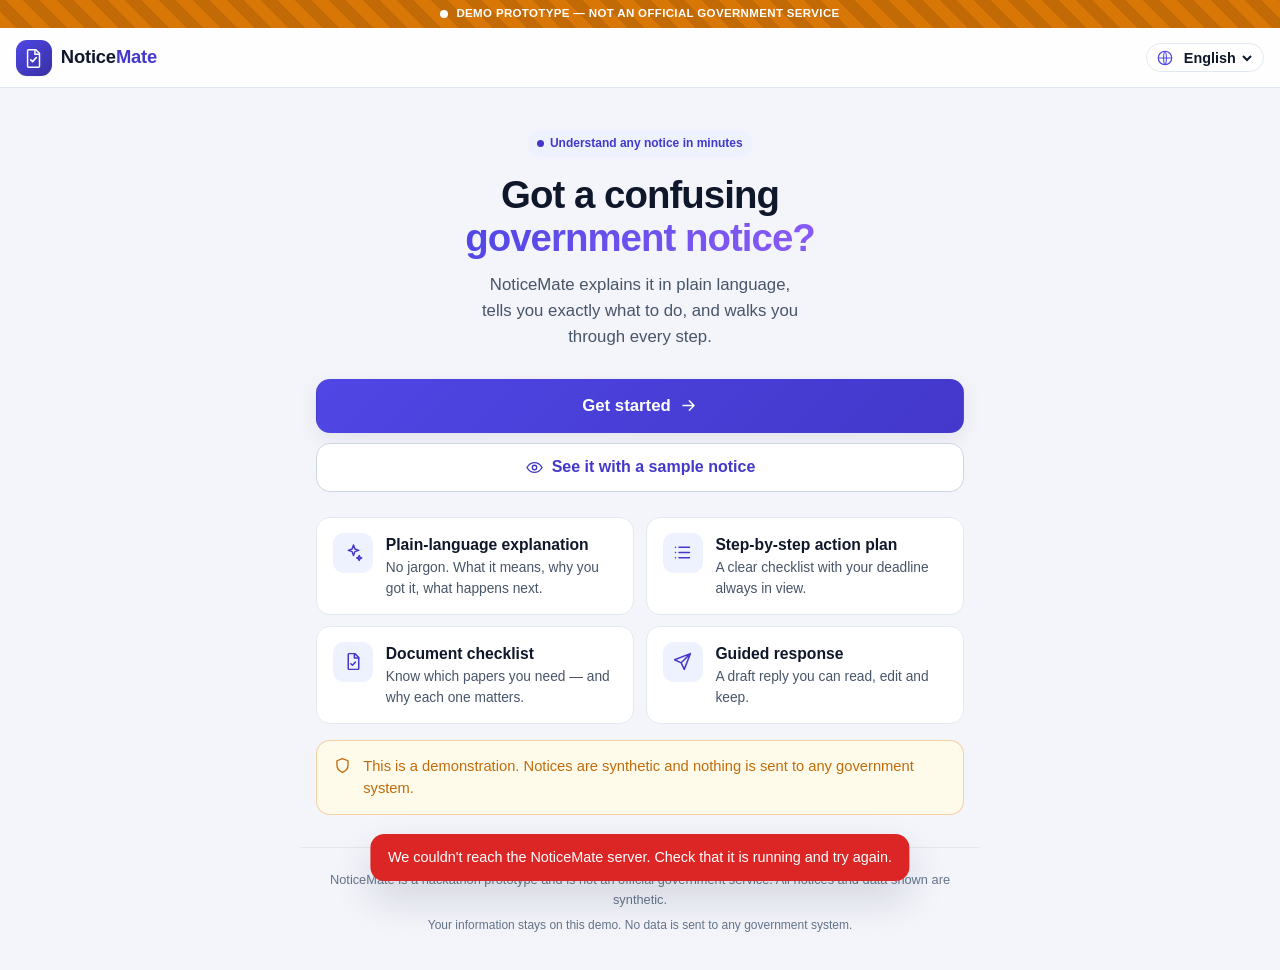
==== frontend/index.html @ 47f0b71e "Initial commit: NoticeMate Full-Stack App" ====
<!DOCTYPE html>
<html lang="en">
  <head>
    <meta charset="utf-8" />
    <meta
      name="viewport"
      content="width=device-width, initial-scale=1, viewport-fit=cover"
    />
    <meta name="theme-color" content="#4338ca" />
    <meta
      name="description"
      content="NoticeMate — understand your government notice and know what to do next. A demonstration prototype (not an official government service)."
    />
    <title>NoticeMate — Understand your government notice</title>
    <link rel="icon" href="assets/favicon.svg" type="image/svg+xml" />
    <link rel="stylesheet" href="css/styles.css" />
  </head>
  <body>
    <a href="#main" class="skip-link">Skip to main content</a>

    <!-- Demo mode banner -------------------------------------------------->
    <div class="demo-banner" role="note">
      <span class="demo-banner__dot" aria-hidden="true"></span>
      <span data-i18n="demo.banner"
        >DEMO PROTOTYPE — NOT AN OFFICIAL GOVERNMENT SERVICE</span
      >
    </div>

    <!-- App header -------------------------------------------------------->
    <header class="app-header">
      <a class="brand" href="#/" aria-label="NoticeMate home">
        <span class="brand__mark" aria-hidden="true">
          <svg viewBox="0 0 24 24" width="22" height="22" fill="none">
            <path
              d="M6 3h8l4 4v14a1 1 0 0 1-1 1H6a1 1 0 0 1-1-1V4a1 1 0 0 1 1-1Z"
              stroke="currentColor"
              stroke-width="1.6"
            />
            <path d="M13 3v5h5" stroke="currentColor" stroke-width="1.6" />
            <path
              d="m8.5 14 2 2 4-4.5"
              stroke="currentColor"
              stroke-width="1.8"
              stroke-linecap="round"
              stroke-linejoin="round"
            />
          </svg>
        </span>
        <span class="brand__name">Notice<strong>Mate</strong></span>
      </a>

      <div class="header-actions">
        <label class="lang-select" title="Language">
          <span class="lang-select__icon" aria-hidden="true">
            <svg viewBox="0 0 24 24" width="18" height="18" fill="none">
              <circle cx="12" cy="12" r="9" stroke="currentColor" stroke-width="1.6" />
              <path
                d="M3 12h18M12 3c2.5 2.5 2.5 15.5 0 18M12 3c-2.5 2.5-2.5 15.5 0 18"
                stroke="currentColor"
                stroke-width="1.4"
              />
            </svg>
          </span>
          <select id="lang" aria-label="Select language">
            <option value="en">English</option>
            <option value="hi">हिन्दी</option>
            <option value="te">తెలుగు</option>
          </select>
        </label>
      </div>
    </header>

    <!-- Main SPA mount ---------------------------------------------------->
    <main id="main" class="app-main" tabindex="-1"></main>

    <!-- Footer ------------------------------------------------------------>
    <footer class="app-footer">
      <p data-i18n="footer.disclaimer">
        NoticeMate is a hackathon prototype and is not an official government
        service. All notices and data shown are synthetic.
      </p>
      <p class="app-footer__meta">
        <span data-i18n="footer.privacy"
          >Your information stays on this demo. No data is sent to any government
          system.</span
        >
      </p>
    </footer>

    <!-- Toast / live region for status messages -------------------------->
    <div id="toast" class="toast" role="status" aria-live="polite"></div>

    <script type="module" src="js/app.js?v=5"></script>
  </body>
</html>
---- frontend/css/styles.css ----
/* =========================================================================
   NoticeMate — design system
   Mobile-first, accessible, calm. No build step; hand-authored so the demo
   runs offline with zero external dependencies.
   ========================================================================= */

/* ---- Tokens ------------------------------------------------------------ */
:root {
  --brand-50: #eef2ff;
  --brand-100: #e0e7ff;
  --brand-200: #c7d2fe;
  --brand-500: #6366f1;
  --brand-600: #4f46e5;
  --brand-700: #4338ca;
  --brand-800: #3730a3;

  --ink-900: #0f172a;
  --ink-700: #334155;
  --ink-600: #475569;
  --ink-500: #64748b;
  --ink-400: #94a3b8;

  --surface: #ffffff;
  --surface-2: #f8fafc;
  --surface-3: #f1f5f9;
  --bg: #f4f5fb;
  --border: #e2e8f0;
  --border-strong: #cbd5e1;

  --success-600: #059669;
  --success-50: #ecfdf5;
  --warn-600: #d97706;
  --warn-50: #fffbeb;
  --danger-600: #dc2626;
  --danger-50: #fef2f2;
  --info-600: #2563eb;
  --info-50: #eff6ff;

  --radius-sm: 8px;
  --radius: 14px;
  --radius-lg: 20px;
  --radius-pill: 999px;

  --shadow-sm: 0 1px 2px rgba(15, 23, 42, 0.06);
  --shadow: 0 6px 20px rgba(15, 23, 42, 0.08);
  --shadow-lg: 0 18px 40px rgba(15, 23, 42, 0.14);

  --font: -apple-system, BlinkMacSystemFont, "Segoe UI", Roboto, "Noto Sans",
    "Noto Sans Devanagari", "Noto Sans Telugu", Arial, sans-serif;

  --step: 3.25rem;
  --container: 680px;
  --header-h: 60px;

  --text: var(--ink-900);
  --text-soft: var(--ink-600);
  --text-muted: var(--ink-500);
}

@media (prefers-color-scheme: dark) {
  :root {
    --brand-50: #1e1b4b;
    --brand-100: #312e81;
    --brand-500: #818cf8;
    --brand-600: #6366f1;
    --brand-700: #818cf8;

    --surface: #111726;
    --surface-2: #0d1220;
    --surface-3: #1b2437;
    --bg: #080b14;
    --border: #26314a;
    --border-strong: #37456580;

    --success-50: #052e2400;
    --warn-50: #3b2a0a00;
    --danger-50: #3b0d0d00;
    --info-50: #0b213f00;

    --text: #e7ecf5;
    --text-soft: #aab6cc;
    --text-muted: #8494ad;
    --shadow: 0 8px 26px rgba(0, 0, 0, 0.5);
    --shadow-lg: 0 20px 44px rgba(0, 0, 0, 0.6);
  }
}

/* ---- Reset -------------------------------------------------------------- */
*,
*::before,
*::after {
  box-sizing: border-box;
}
html {
  -webkit-text-size-adjust: 100%;
}
body {
  margin: 0;
  font-family: var(--font);
  font-size: 16px;
  line-height: 1.55;
  color: var(--text);
  background: var(--bg);
  -webkit-font-smoothing: antialiased;
}
h1,
h2,
h3,
h4,
p {
  margin: 0;
}
button {
  font: inherit;
  color: inherit;
  cursor: pointer;
}
a {
  color: var(--brand-700);
}
ul {
  margin: 0;
  padding: 0;
  list-style: none;
}
:focus-visible {
  outline: 3px solid var(--brand-500);
  outline-offset: 2px;
  border-radius: 6px;
}

/* ---- Skip link ---------------------------------------------------------- */
.skip-link {
  position: absolute;
  left: -999px;
  top: 0;
  z-index: 100;
  background: var(--brand-700);
  color: #fff;
  padding: 0.6rem 1rem;
  border-radius: 0 0 var(--radius-sm) 0;
}
.skip-link:focus {
  left: 0;
}

/* ---- Demo banner -------------------------------------------------------- */
.demo-banner {
  display: flex;
  align-items: center;
  justify-content: center;
  gap: 0.5rem;
  background: repeating-linear-gradient(
    45deg,
    var(--warn-600),
    var(--warn-600) 12px,
    #c26a05 12px,
    #c26a05 24px
  );
  color: #fff;
  font-size: 0.72rem;
  font-weight: 700;
  letter-spacing: 0.03em;
  text-transform: uppercase;
  padding: 0.32rem 0.75rem;
  text-align: center;
}
.demo-banner__dot {
  width: 8px;
  height: 8px;
  border-radius: 50%;
  background: #fff;
  animation: pulse 2s infinite;
}
@keyframes pulse {
  0%,
  100% {
    opacity: 1;
  }
  50% {
    opacity: 0.35;
  }
}

/* ---- Header ------------------------------------------------------------- */
.app-header {
  position: sticky;
  top: 0;
  z-index: 40;
  height: var(--header-h);
  display: flex;
  align-items: center;
  justify-content: space-between;
  gap: 1rem;
  padding: 0 1rem;
  background: color-mix(in srgb, var(--surface) 88%, transparent);
  backdrop-filter: saturate(1.4) blur(10px);
  border-bottom: 1px solid var(--border);
}
.brand {
  display: inline-flex;
  align-items: center;
  gap: 0.55rem;
  text-decoration: none;
  color: var(--text);
}
.brand__mark {
  display: grid;
  place-items: center;
  width: 36px;
  height: 36px;
  border-radius: 11px;
  background: linear-gradient(135deg, var(--brand-600), var(--brand-800));
  color: #fff;
  box-shadow: var(--shadow-sm);
}
.brand__name {
  font-size: 1.15rem;
  font-weight: 600;
  letter-spacing: -0.01em;
}
.brand__name strong {
  color: var(--brand-700);
  font-weight: 800;
}

.header-actions {
  display: flex;
  align-items: center;
  gap: 0.5rem;
}
.lang-select {
  display: inline-flex;
  align-items: center;
  gap: 0.35rem;
  padding: 0.3rem 0.5rem 0.3rem 0.6rem;
  border: 1px solid var(--border);
  border-radius: var(--radius-pill);
  background: var(--surface);
  color: var(--text-soft);
}
.lang-select__icon {
  display: inline-flex;
  color: var(--brand-600);
}
.lang-select select {
  border: 0;
  background: transparent;
  color: var(--text);
  font-weight: 600;
  font-size: 0.9rem;
  padding-right: 0.2rem;
}
.lang-select select:focus {
  outline: none;
}

/* ---- Layout ------------------------------------------------------------- */
.app-main {
  width: 100%;
  max-width: var(--container);
  margin: 0 auto;
  padding: 1.1rem 1rem 2rem;
  min-height: calc(100vh - var(--header-h) - 220px);
}
.app-main:focus {
  outline: none;
}
.app-footer {
  max-width: var(--container);
  margin: 0 auto;
  padding: 1.4rem 1rem 2.2rem;
  color: var(--text-muted);
  font-size: 0.8rem;
  text-align: center;
  border-top: 1px solid var(--border);
}
.app-footer__meta {
  margin-top: 0.4rem;
  font-size: 0.75rem;
}

/* ---- Screen scaffolding ------------------------------------------------- */
.screen {
  animation: fade-up 0.35s ease both;
}
@keyframes fade-up {
  from {
    opacity: 0;
    transform: translateY(8px);
  }
  to {
    opacity: 1;
    transform: none;
  }
}
.screen__head {
  margin-bottom: 1.1rem;
}
.screen__eyebrow {
  display: inline-block;
  font-size: 0.75rem;
  font-weight: 700;
  letter-spacing: 0.06em;
  text-transform: uppercase;
  color: var(--brand-700);
  margin-bottom: 0.4rem;
}
.screen__title {
  font-size: 1.5rem;
  font-weight: 800;
  letter-spacing: -0.02em;
  line-height: 1.2;
}
.screen__subtitle {
  margin-top: 0.4rem;
  color: var(--text-soft);
}
.stack {
  display: grid;
  gap: 1rem;
}
.stack--sm {
  gap: 0.6rem;
}

/* ---- Buttons ------------------------------------------------------------ */
.btn {
  display: inline-flex;
  align-items: center;
  justify-content: center;
  gap: 0.5rem;
  min-height: 48px;
  padding: 0.7rem 1.15rem;
  border-radius: var(--radius);
  border: 1px solid transparent;
  font-weight: 650;
  font-size: 1rem;
  text-decoration: none;
  transition: transform 0.06s ease, box-shadow 0.15s ease, background 0.15s ease;
}
.btn:active {
  transform: translateY(1px);
}
.btn:disabled {
  opacity: 0.55;
  cursor: not-allowed;
}
.btn--primary {
  background: linear-gradient(135deg, var(--brand-600), var(--brand-700));
  color: #fff;
  box-shadow: var(--shadow);
}
.btn--primary:hover:not(:disabled) {
  box-shadow: var(--shadow-lg);
}
.btn--secondary {
  background: var(--surface);
  color: var(--brand-700);
  border-color: var(--border-strong);
}
.btn--ghost {
  background: transparent;
  color: var(--text-soft);
}
.btn--danger-ghost {
  background: transparent;
  color: var(--danger-600);
  border-color: color-mix(in srgb, var(--danger-600) 30%, transparent);
}
.btn--block {
  width: 100%;
}
.btn--lg {
  min-height: 54px;
  font-size: 1.05rem;
}
.btn__icon {
  display: inline-flex;
}

/* ---- Cards -------------------------------------------------------------- */
.card {
  background: var(--surface);
  border: 1px solid var(--border);
  border-radius: var(--radius-lg);
  padding: 1.15rem;
  box-shadow: var(--shadow-sm);
}
.card--pad-lg {
  padding: 1.5rem;
}
.card--flat {
  box-shadow: none;
}
.card__label {
  font-size: 0.75rem;
  font-weight: 700;
  letter-spacing: 0.05em;
  text-transform: uppercase;
  color: var(--text-muted);
  margin-bottom: 0.35rem;
}
.card__title {
  font-size: 1.1rem;
  font-weight: 700;
}

/* selectable option card (input screen) */
.option-card {
  display: flex;
  align-items: center;
  gap: 0.9rem;
  width: 100%;
  text-align: left;
  color: var(--text);
  background: var(--surface);
  border: 1.5px solid var(--border);
  border-radius: var(--radius-lg);
  padding: 1rem;
  transition: border-color 0.15s ease, box-shadow 0.15s ease, transform 0.06s;
}
.option-card:hover {
  border-color: var(--brand-500);
  box-shadow: var(--shadow);
}
.option-card__icon {
  flex: 0 0 auto;
  display: grid;
  place-items: center;
  width: 48px;
  height: 48px;
  border-radius: 13px;
  background: var(--brand-50);
  color: var(--brand-700);
}
.option-card__body {
  flex: 1;
  min-width: 0;
}
.option-card__title,
.option-card__meta,
.option-card__blurb {
  display: block;
}
.option-card__title {
  font-weight: 700;
  line-height: 1.3;
}
.option-card__meta {
  font-size: 0.82rem;
  color: var(--text-muted);
  margin-top: 0.15rem;
}
.option-card__blurb {
  font-size: 0.9rem;
  color: var(--text-soft);
  margin-top: 0.3rem;
}
.option-card__chevron {
  color: var(--text-muted);
  flex: 0 0 auto;
}

/* ---- Tabs --------------------------------------------------------------- */
.tabs {
  display: flex;
  gap: 0.25rem;
  padding: 0.25rem;
  border-radius: var(--radius);
  background: var(--surface-3);
  margin-bottom: 1.1rem;
}
.tab {
  flex: 1;
  display: inline-flex;
  align-items: center;
  justify-content: center;
  gap: 0.35rem;
  min-height: 44px;
  padding: 0.45rem 0.4rem;
  border: 0;
  border-radius: 10px;
  background: transparent;
  color: var(--text-soft);
  font-size: 0.86rem;
  font-weight: 650;
}
.tab[aria-selected="true"] {
  background: var(--surface);
  color: var(--brand-700);
  box-shadow: var(--shadow-sm);
}
.tab svg {
  flex: 0 0 auto;
}
@media (max-width: 400px) {
  .tab span {
    display: none;
  }
  .tab {
    min-width: 44px;
  }
}

/* ---- Badges ------------------------------------------------------------- */
.badge {
  display: inline-flex;
  align-items: center;
  gap: 0.35rem;
  font-size: 0.75rem;
  font-weight: 700;
  padding: 0.22rem 0.6rem;
  border-radius: var(--radius-pill);
  border: 1px solid transparent;
  white-space: nowrap;
}
.badge__dot {
  width: 7px;
  height: 7px;
  border-radius: 50%;
  background: currentColor;
}
.badge--brand {
  background: var(--brand-50);
  color: var(--brand-700);
}
.badge--success {
  background: var(--success-50);
  color: var(--success-600);
  border-color: color-mix(in srgb, var(--success-600) 25%, transparent);
}
.badge--warn {
  background: var(--warn-50);
  color: var(--warn-600);
  border-color: color-mix(in srgb, var(--warn-600) 25%, transparent);
}
.badge--danger {
  background: var(--danger-50);
  color: var(--danger-600);
  border-color: color-mix(in srgb, var(--danger-600) 25%, transparent);
}
.badge--muted {
  background: var(--surface-3);
  color: var(--text-muted);
}

/* ---- Alerts ------------------------------------------------------------- */
.alert {
  display: flex;
  gap: 0.7rem;
  align-items: flex-start;
  padding: 0.85rem 1rem;
  border-radius: var(--radius);
  border: 1px solid var(--border);
  background: var(--surface-2);
  font-size: 0.92rem;
}
.alert__icon {
  flex: 0 0 auto;
  margin-top: 1px;
}
.alert--info {
  background: var(--info-50);
  border-color: color-mix(in srgb, var(--info-600) 30%, transparent);
  color: color-mix(in srgb, var(--info-600) 92%, var(--text));
}
.alert--warn {
  background: var(--warn-50);
  border-color: color-mix(in srgb, var(--warn-600) 32%, transparent);
  color: color-mix(in srgb, var(--warn-600) 88%, var(--text));
}
.alert--danger {
  background: var(--danger-50);
  border-color: color-mix(in srgb, var(--danger-600) 32%, transparent);
  color: color-mix(in srgb, var(--danger-600) 90%, var(--text));
}
.alert--success {
  background: var(--success-50);
  border-color: color-mix(in srgb, var(--success-600) 30%, transparent);
  color: color-mix(in srgb, var(--success-600) 88%, var(--text));
}
.alert strong {
  font-weight: 750;
}

/* ---- Deadline highlight ------------------------------------------------- */
.deadline {
  display: flex;
  align-items: center;
  gap: 0.8rem;
  padding: 1rem 1.15rem;
  border-radius: var(--radius);
  background: linear-gradient(
    135deg,
    color-mix(in srgb, var(--warn-600) 12%, var(--surface)),
    var(--surface)
  );
  border: 1px solid color-mix(in srgb, var(--warn-600) 32%, transparent);
}
.deadline__icon {
  display: grid;
  place-items: center;
  width: 42px;
  height: 42px;
  border-radius: 12px;
  background: var(--warn-600);
  color: #fff;
  flex: 0 0 auto;
}
.deadline__label {
  font-size: 0.75rem;
  text-transform: uppercase;
  letter-spacing: 0.05em;
  color: var(--warn-600);
  font-weight: 700;
}
.deadline__value {
  font-size: 1.2rem;
  font-weight: 800;
}

/* ---- Q&A explanation blocks -------------------------------------------- */
.qa {
  border: 1px solid var(--border);
  border-radius: var(--radius);
  padding: 1rem 1.1rem;
  background: var(--surface);
}
.qa__q {
  display: flex;
  align-items: center;
  gap: 0.55rem;
  font-weight: 750;
  font-size: 1rem;
  margin-bottom: 0.4rem;
}
.qa__q .qa__num {
  display: grid;
  place-items: center;
  width: 26px;
  height: 26px;
  border-radius: 8px;
  background: var(--brand-50);
  color: var(--brand-700);
  font-size: 0.85rem;
  font-weight: 800;
  flex: 0 0 auto;
}
.qa__a {
  color: var(--text-soft);
  white-space: pre-line;
}

/* ---- Step progress (workflow) ------------------------------------------ */
.progress {
  margin-bottom: 1.2rem;
}
.progress__bar {
  height: 8px;
  border-radius: var(--radius-pill);
  background: var(--surface-3);
  overflow: hidden;
}
.progress__fill {
  height: 100%;
  border-radius: inherit;
  background: linear-gradient(90deg, var(--brand-500), var(--brand-700));
  transition: width 0.4s ease;
}
.progress__meta {
  display: flex;
  justify-content: space-between;
  margin-top: 0.4rem;
  font-size: 0.78rem;
  color: var(--text-muted);
}
.progress__meta strong {
  color: var(--brand-700);
}

/* ---- Action items ------------------------------------------------------- */
.step-item {
  display: flex;
  gap: 0.85rem;
  padding: 0.9rem 1rem;
  border: 1px solid var(--border);
  border-radius: var(--radius);
  background: var(--surface);
}
.step-item + .step-item {
  margin-top: 0.6rem;
}
.step-item__marker {
  flex: 0 0 auto;
  width: 30px;
  height: 30px;
  border-radius: 50%;
  display: grid;
  place-items: center;
  font-weight: 800;
  font-size: 0.85rem;
  border: 2px solid var(--border-strong);
  color: var(--text-muted);
  background: var(--surface);
}
.step-item__body {
  flex: 1;
}
.step-item__title {
  font-weight: 700;
}
.step-item__desc {
  font-size: 0.88rem;
  color: var(--text-soft);
}
.step-item[data-state="completed"] .step-item__marker {
  background: var(--success-600);
  border-color: var(--success-600);
  color: #fff;
}
.step-item[data-state="in_progress"] .step-item__marker {
  border-color: var(--brand-600);
  color: var(--brand-700);
  background: var(--brand-50);
}
.step-item[data-state="needs_attention"] .step-item__marker {
  border-color: var(--warn-600);
  color: var(--warn-600);
  background: var(--warn-50);
}

/* ---- Document checklist ------------------------------------------------- */
.doc {
  border: 1px solid var(--border);
  border-radius: var(--radius);
  background: var(--surface);
  padding: 1rem;
}
.doc + .doc {
  margin-top: 0.7rem;
}
.doc__top {
  display: flex;
  align-items: flex-start;
  justify-content: space-between;
  gap: 0.6rem;
}
.doc__name {
  font-weight: 700;
}
.doc__why {
  font-size: 0.86rem;
  color: var(--text-soft);
  margin-top: 0.2rem;
}
.doc__actions {
  display: flex;
  flex-wrap: wrap;
  gap: 0.5rem;
  margin-top: 0.8rem;
}
.doc__actions .btn {
  min-height: 42px;
  padding: 0.5rem 0.9rem;
  font-size: 0.9rem;
}
.doc__validation {
  margin-top: 0.7rem;
  font-size: 0.85rem;
}
.check-line {
  display: flex;
  align-items: center;
  gap: 0.45rem;
  color: var(--text-soft);
  padding: 0.15rem 0;
}
.check-line svg {
  flex: 0 0 auto;
}
.check-line--ok {
  color: var(--success-600);
}
.check-line--no {
  color: var(--warn-600);
}

/* ---- Upload box --------------------------------------------------------- */
.upload {
  border: 2px dashed var(--border-strong);
  border-radius: var(--radius-lg);
  background: var(--surface-2);
  padding: 1.5rem 1rem;
  text-align: center;
  transition: border-color 0.15s ease, background 0.15s ease;
}
.upload.is-drag {
  border-color: var(--brand-600);
  background: var(--brand-50);
}
.upload__icon {
  display: grid;
  place-items: center;
  width: 54px;
  height: 54px;
  margin: 0 auto 0.7rem;
  border-radius: 15px;
  background: var(--brand-50);
  color: var(--brand-700);
}
.upload__hint {
  font-size: 0.82rem;
  color: var(--text-muted);
  margin-top: 0.35rem;
}
.file-chip {
  display: flex;
  align-items: center;
  gap: 0.6rem;
  margin-top: 0.9rem;
  padding: 0.6rem 0.8rem;
  border: 1px solid var(--border);
  border-radius: var(--radius);
  background: var(--surface);
  text-align: left;
}
.file-chip__meta {
  flex: 1;
  min-width: 0;
}
.file-chip__name {
  font-weight: 650;
  overflow: hidden;
  text-overflow: ellipsis;
  white-space: nowrap;
}
.file-chip__size {
  font-size: 0.78rem;
  color: var(--text-muted);
}

/* ---- Processing --------------------------------------------------------- */
.processing {
  text-align: center;
  padding: 1.5rem 0.5rem;
}
.spinner {
  width: 64px;
  height: 64px;
  margin: 0 auto 1.3rem;
  border-radius: 50%;
  border: 5px solid var(--surface-3);
  border-top-color: var(--brand-600);
  animation: spin 0.9s linear infinite;
}
@keyframes spin {
  to {
    transform: rotate(360deg);
  }
}
.proc-steps {
  max-width: 360px;
  margin: 1.4rem auto 0;
  text-align: left;
  display: grid;
  gap: 0.6rem;
}
.proc-step {
  display: flex;
  align-items: center;
  gap: 0.7rem;
  color: var(--text-muted);
  transition: color 0.3s ease;
}
.proc-step__dot {
  width: 22px;
  height: 22px;
  border-radius: 50%;
  border: 2px solid var(--border-strong);
  display: grid;
  place-items: center;
  flex: 0 0 auto;
}
.proc-step.is-active {
  color: var(--text);
  font-weight: 650;
}
.proc-step.is-active .proc-step__dot {
  border-color: var(--brand-600);
}
.proc-step.is-done {
  color: var(--success-600);
}
.proc-step.is-done .proc-step__dot {
  background: var(--success-600);
  border-color: var(--success-600);
  color: #fff;
}

/* ---- Timeline (status tracker) ----------------------------------------- */
.timeline {
  position: relative;
  padding-left: 2rem;
}
.timeline__item {
  position: relative;
  padding-bottom: 1.3rem;
}
.timeline__item:last-child {
  padding-bottom: 0;
}
.timeline__item::before {
  content: "";
  position: absolute;
  left: -1.32rem;
  top: 1.6rem;
  bottom: -0.2rem;
  width: 2px;
  background: var(--border-strong);
}
.timeline__item:last-child::before {
  display: none;
}
.timeline__marker {
  position: absolute;
  left: -2rem;
  top: 0.1rem;
  width: 26px;
  height: 26px;
  border-radius: 50%;
  display: grid;
  place-items: center;
  background: var(--surface);
  border: 2px solid var(--border-strong);
  color: var(--text-muted);
}
.timeline__item[data-done="true"] .timeline__marker {
  background: var(--success-600);
  border-color: var(--success-600);
  color: #fff;
}
.timeline__item[data-system="government"] .timeline__marker {
  border-style: dashed;
  border-color: var(--brand-500);
  color: var(--brand-600);
  background: var(--brand-50);
}
.timeline__label {
  font-weight: 700;
}
.timeline__note {
  font-size: 0.83rem;
  color: var(--text-muted);
  margin-top: 0.15rem;
}
.legend {
  display: flex;
  flex-wrap: wrap;
  gap: 0.5rem 1rem;
  margin-top: 0.6rem;
  font-size: 0.8rem;
  color: var(--text-muted);
}
.legend span {
  display: inline-flex;
  align-items: center;
  gap: 0.4rem;
}
.legend .swatch {
  width: 12px;
  height: 12px;
  border-radius: 50%;
}

/* ---- Form controls ------------------------------------------------------ */
.field {
  display: grid;
  gap: 0.35rem;
}
.field__label {
  font-weight: 650;
  font-size: 0.9rem;
}
.textarea,
.input {
  width: 100%;
  padding: 0.75rem 0.85rem;
  border: 1px solid var(--border-strong);
  border-radius: var(--radius);
  background: var(--surface);
  color: var(--text);
  font: inherit;
  resize: vertical;
}
.textarea {
  min-height: 220px;
  line-height: 1.55;
}
.textarea:focus,
.input:focus {
  outline: none;
  border-color: var(--brand-600);
  box-shadow: 0 0 0 3px var(--brand-100);
}

/* checkbox row */
.check {
  display: flex;
  align-items: flex-start;
  gap: 0.65rem;
  padding: 0.9rem 1rem;
  border: 1px solid var(--border-strong);
  border-radius: var(--radius);
  background: var(--surface);
  cursor: pointer;
}
.check input {
  width: 22px;
  height: 22px;
  margin-top: 1px;
  accent-color: var(--brand-600);
  flex: 0 0 auto;
}
.check__text {
  font-size: 0.95rem;
}

/* ---- Review summary ----------------------------------------------------- */
.summary-row {
  display: grid;
  grid-template-columns: minmax(0, 1fr);
  gap: 0.2rem;
  padding: 0.8rem 0;
  border-bottom: 1px dashed var(--border);
}
.summary-row:last-child {
  border-bottom: 0;
}
.summary-row__label {
  font-size: 0.75rem;
  text-transform: uppercase;
  letter-spacing: 0.05em;
  color: var(--text-muted);
  font-weight: 700;
}
.summary-row__value {
  color: var(--text);
  white-space: pre-line;
}

/* ---- Button rows / sticky actions -------------------------------------- */
.actions {
  display: grid;
  gap: 0.6rem;
  margin-top: 1.3rem;
}
.actions--row {
  grid-auto-flow: column;
  grid-auto-columns: 1fr;
}
@media (max-width: 420px) {
  .actions--row {
    grid-auto-flow: row;
  }
}

/* ---- Hero (welcome) ----------------------------------------------------- */
.hero {
  text-align: center;
  padding: 1.5rem 0 0.5rem;
}
.hero__badge {
  margin-bottom: 1rem;
}
.hero__title {
  font-size: 2rem;
  font-weight: 850;
  letter-spacing: -0.025em;
  line-height: 1.12;
}
.hero__title .grad {
  background: linear-gradient(120deg, var(--brand-600), #8b5cf6);
  -webkit-background-clip: text;
  background-clip: text;
  color: transparent;
}
.hero__sub {
  margin: 0.8rem auto 0;
  max-width: 34ch;
  color: var(--text-soft);
  font-size: 1.05rem;
}
.hero__art {
  margin: 1.4rem auto 0.5rem;
  max-width: 340px;
}
.feature-grid {
  display: grid;
  gap: 0.7rem;
  margin-top: 1.6rem;
}
.feature {
  display: flex;
  gap: 0.8rem;
  align-items: flex-start;
  text-align: left;
  padding: 0.9rem 1rem;
  border: 1px solid var(--border);
  border-radius: var(--radius);
  background: var(--surface);
}
.feature__icon {
  display: grid;
  place-items: center;
  width: 40px;
  height: 40px;
  border-radius: 11px;
  background: var(--brand-50);
  color: var(--brand-700);
  flex: 0 0 auto;
}
.feature__title {
  font-weight: 700;
  font-size: 0.98rem;
}
.feature__desc {
  font-size: 0.86rem;
  color: var(--text-soft);
}

/* ---- Confidence meter --------------------------------------------------- */
.meter {
  display: flex;
  align-items: center;
  gap: 0.6rem;
  font-size: 0.82rem;
  color: var(--text-muted);
}
.meter__track {
  flex: 1;
  height: 6px;
  border-radius: var(--radius-pill);
  background: var(--surface-3);
  overflow: hidden;
}
.meter__fill {
  height: 100%;
  background: var(--brand-600);
}

/* ---- Toast -------------------------------------------------------------- */
.toast {
  position: fixed;
  left: 50%;
  bottom: 1.2rem;
  transform: translate(-50%, 200%);
  z-index: 90;
  max-width: 90vw;
  padding: 0.75rem 1.1rem;
  border-radius: var(--radius);
  background: var(--ink-900);
  color: #fff;
  font-size: 0.9rem;
  box-shadow: var(--shadow-lg);
  transition: transform 0.3s ease;
}
.toast.is-show {
  transform: translate(-50%, 0);
}
.toast--danger {
  background: var(--danger-600);
}
.toast--success {
  background: var(--success-600);
}

/* ---- Skeleton ----------------------------------------------------------- */
.skeleton {
  border-radius: var(--radius);
  background: linear-gradient(
    90deg,
    var(--surface-3) 25%,
    var(--surface-2) 50%,
    var(--surface-3) 75%
  );
  background-size: 200% 100%;
  animation: shimmer 1.3s infinite;
}
@keyframes shimmer {
  to {
    background-position: -200% 0;
  }
}

/* ---- Empty / error states ---------------------------------------------- */
.state {
  text-align: center;
  padding: 2rem 1rem;
  color: var(--text-soft);
}
.state__icon {
  display: grid;
  place-items: center;
  width: 60px;
  height: 60px;
  margin: 0 auto 0.9rem;
  border-radius: 16px;
  background: var(--surface-3);
  color: var(--text-muted);
}
.state__title {
  font-weight: 750;
  color: var(--text);
  font-size: 1.1rem;
}

/* ---- Helpers ------------------------------------------------------------ */
.muted {
  color: var(--text-muted);
}
.small {
  font-size: 0.85rem;
}
.center {
  text-align: center;
}
.mt {
  margin-top: 1rem;
}
.mt-sm {
  margin-top: 0.5rem;
}
.hidden {
  display: none !important;
}
.row-between {
  display: flex;
  align-items: center;
  justify-content: space-between;
  gap: 0.6rem;
}
.chips {
  display: flex;
  flex-wrap: wrap;
  gap: 0.4rem;
}
.back-link {
  display: inline-flex;
  align-items: center;
  gap: 0.35rem;
  color: var(--text-soft);
  text-decoration: none;
  font-size: 0.9rem;
  font-weight: 600;
  margin-bottom: 0.8rem;
}
.back-link:hover {
  color: var(--brand-700);
}

@media (min-width: 560px) {
  .hero__title {
    font-size: 2.4rem;
  }
  .feature-grid {
    grid-template-columns: 1fr 1fr;
  }
}

@media (prefers-reduced-motion: reduce) {
  *,
  *::before,
  *::after {
    animation-duration: 0.001ms !important;
    animation-iteration-count: 1 !important;
    transition-duration: 0.001ms !important;
  }
}
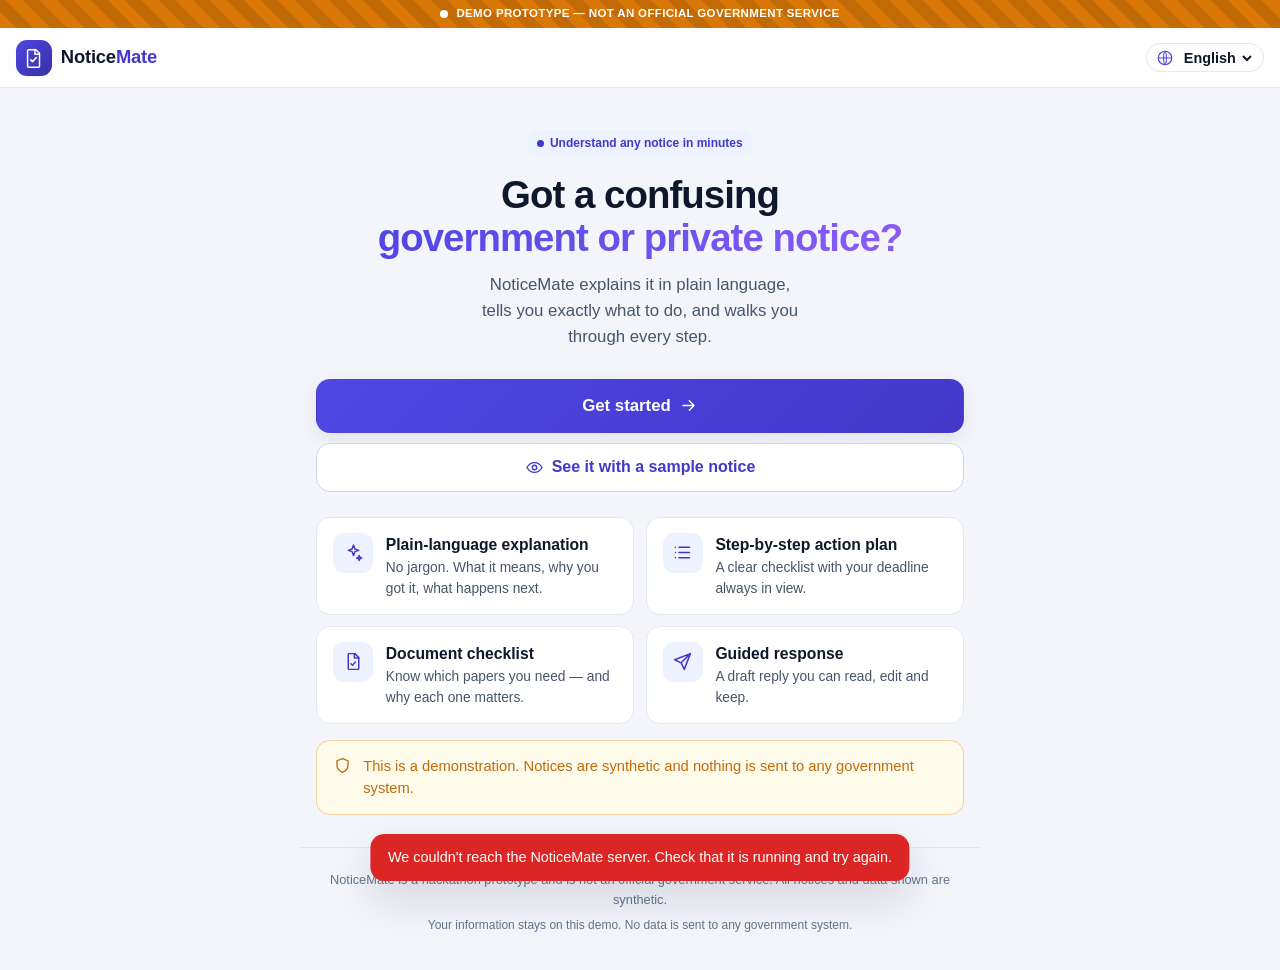
==== commit 352d6afd: "feat: Add Karnataka Lift Notice, detailed page-by-page output explanations, roadmap guidance, and up" ====
--- a/frontend/index.html
+++ b/frontend/index.html
@@ -9,9 +9,9 @@
     <meta name="theme-color" content="#4338ca" />
     <meta
       name="description"
-      content="NoticeMate — understand your government notice and know what to do next. A demonstration prototype (not an official government service)."
+      content="NoticeMate — An independent platform that simplifies and assists users to understand any government or private notice, official letter, or bill."
     />
-    <title>NoticeMate — Understand your government notice</title>
+    <title>NoticeMate — Simplify & Understand Any Government or Private Notice</title>
     <link rel="icon" href="assets/favicon.svg" type="image/svg+xml" />
     <link rel="stylesheet" href="css/styles.css" />
   </head>
@@ -90,6 +90,6 @@
     <!-- Toast / live region for status messages -------------------------->
     <div id="toast" class="toast" role="status" aria-live="polite"></div>
 
-    <script type="module" src="js/app.js?v=5"></script>
+    <script type="module" src="js/app.js?v=10"></script>
   </body>
 </html>
